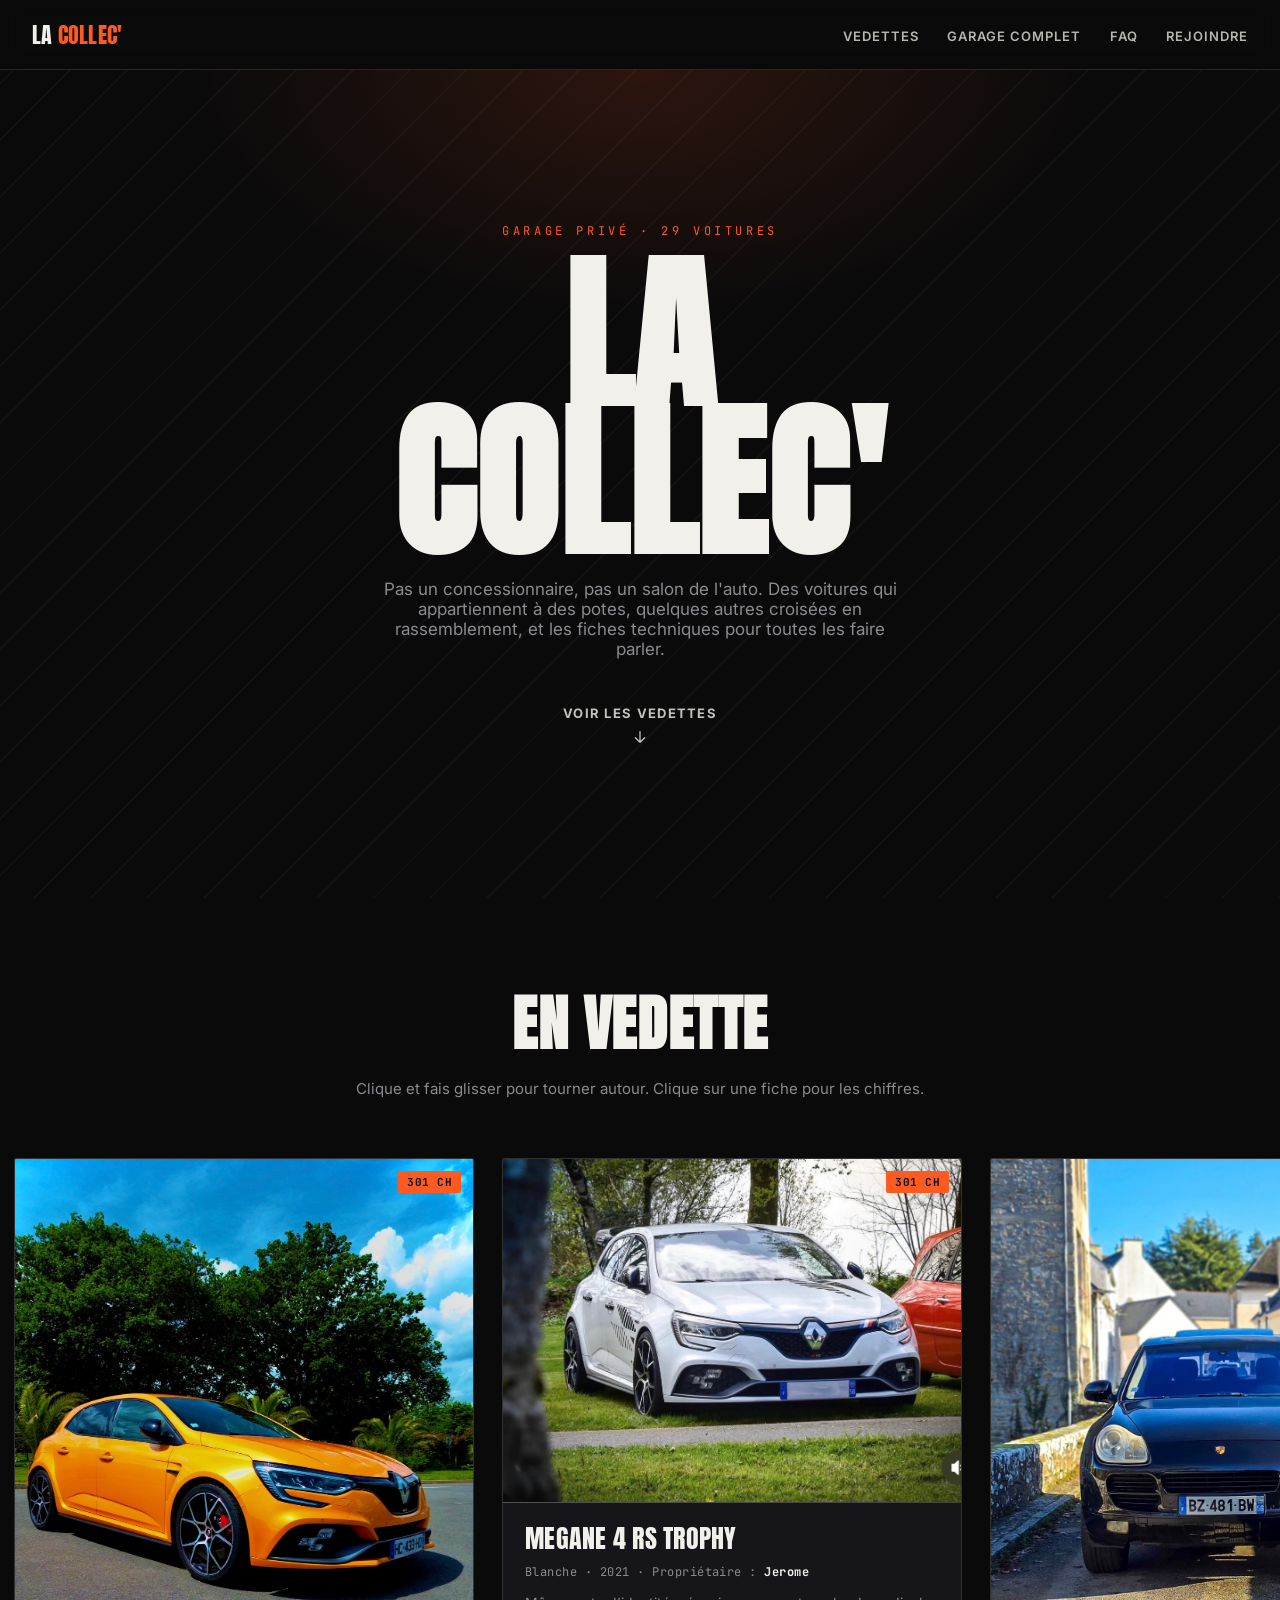
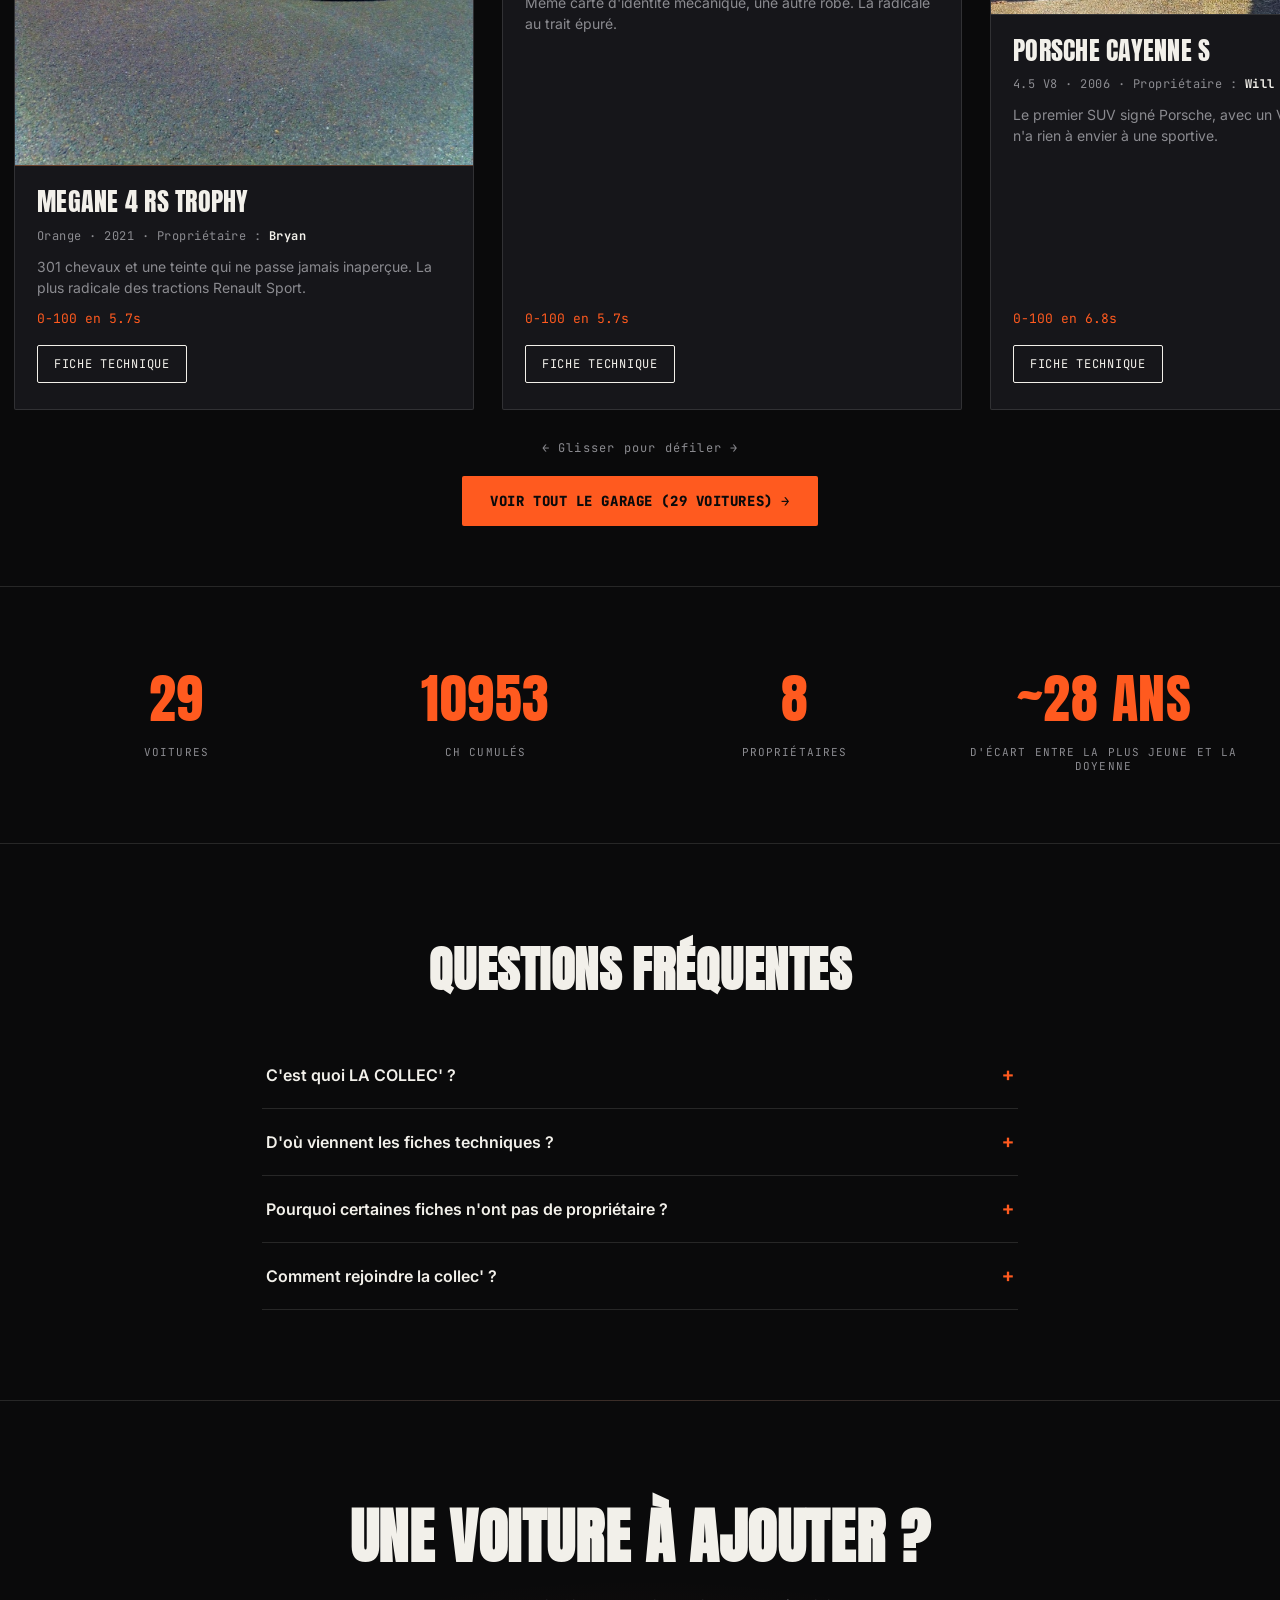
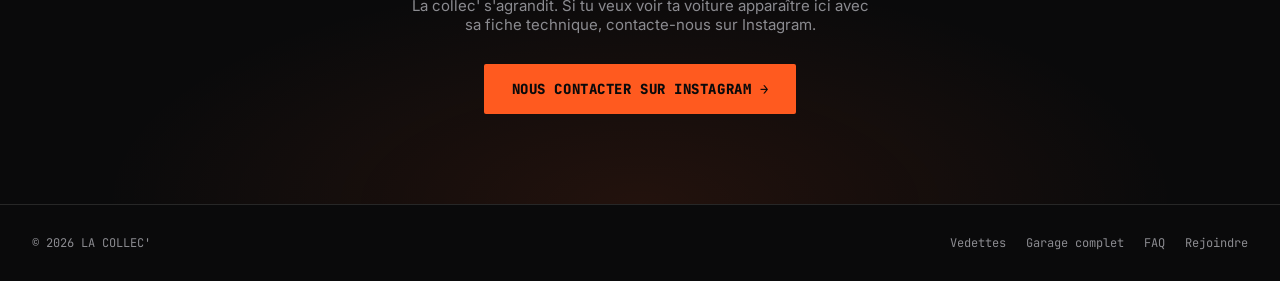
==== index.html @ 105bc4f4 "Add files via upload" ====
<!DOCTYPE html>
<html lang="fr">
<head>
<meta charset="UTF-8">
<meta name="viewport" content="width=device-width, initial-scale=1.0">
<title>LA COLLEC'</title>
<style>
  @import url('https://fonts.googleapis.com/css2?family=Anton&family=Inter:wght@400;500;600;700;800&family=JetBrains+Mono:wght@400;600;700&display=swap');

  :root{
    --asphalt:#0a0a0b; --surface:#16161a; --ivory:#f2f0ea; --muted:#8b8b90;
    --orange:#ff5a1f; --plate-blue:#1b3e8c; --line: rgba(242,240,234,0.12);
  }
  *{box-sizing:border-box; margin:0; padding:0;}
  html{ scroll-behavior:smooth; }
  body{ background:var(--asphalt); color:var(--ivory); font-family:'Inter', sans-serif; overflow-x:hidden; }
  ::selection{ background:var(--orange); color:var(--asphalt); }
  .mono{ font-family:'JetBrains Mono', monospace; }
  .display{ font-family:'Anton', sans-serif; text-transform:uppercase; letter-spacing:0.01em; }

  /* NAV */
  .lc-nav{ position:sticky; top:0; z-index:50; display:flex; align-items:center; justify-content:space-between;
    padding:18px 32px; background:rgba(10,10,11,0.7); backdrop-filter:blur(10px); border-bottom:1px solid var(--line); }
  .lc-logo{ font-size:22px; font-family:'Anton', sans-serif; text-transform:uppercase; }
  .lc-logo span{ color:var(--orange); }
  .lc-links{ display:flex; gap:28px; list-style:none; }
  .lc-links a{ color:var(--ivory); text-decoration:none; font-size:13px; letter-spacing:0.08em;
    text-transform:uppercase; font-weight:600; opacity:0.75; transition:opacity .2s; }
  .lc-links a:hover{ opacity:1; color:var(--orange); }
  @media (max-width:680px){ .lc-links{ display:none; } }

  /* HERO */
  .lc-hero{ min-height:92vh; display:flex; flex-direction:column; align-items:center; justify-content:center;
    text-align:center; padding:40px 20px; position:relative; }
  .lc-hero::before{ content:""; position:absolute; inset:0;
    background: radial-gradient(ellipse 60% 50% at 50% 0%, rgba(255,90,31,0.14), transparent 60%),
      repeating-linear-gradient(-45deg, rgba(242,240,234,0.03) 0 2px, transparent 2px 40px);
    pointer-events:none; }
  .lc-eyebrow{ font-family:'JetBrains Mono', monospace; font-size:12px; letter-spacing:0.3em; color:var(--orange);
    margin-bottom:22px; z-index:1; }
  .lc-hero h1{ font-size:clamp(64px, 15vw, 168px); line-height:0.88; z-index:1; }
  .lc-hero p{ max-width:520px; margin-top:22px; color:var(--muted); font-size:17px; z-index:1; }
  .lc-scrolldown{ margin-top:46px; z-index:1; color:var(--ivory); text-decoration:none; font-size:13px;
    letter-spacing:0.1em; text-transform:uppercase; font-weight:700; display:flex; flex-direction:column;
    align-items:center; gap:8px; opacity:0.8; }
  .lc-scrolldown svg{ animation:lc-bounce 1.6s ease-in-out infinite; }
  @keyframes lc-bounce{ 0%,100%{ transform:translateY(0);} 50%{ transform:translateY(8px);} }

  /* GARAGE (drag scroll) */
  .lc-garage-head{ padding:80px 32px 20px; text-align:center; }
  .lc-garage-head h2{ font-size:clamp(34px,6vw,60px); }
  .lc-garage-head p{ color:var(--muted); margin-top:10px; font-size:15px; }
  .lc-garage{ display:flex; overflow-x:auto; scroll-snap-type:x mandatory; padding:40px 0 50px;
    scrollbar-width:none; cursor:grab; user-select:none; }
  .lc-garage.dragging{ cursor:grabbing; scroll-snap-type:none; }
  .lc-garage::-webkit-scrollbar{ display:none; }
  .lc-car{ scroll-snap-align:center; flex:0 0 min(88vw, 460px); margin:0 14px; border:1px solid var(--line);
    border-radius:2px; background:var(--surface); position:relative; overflow:hidden; display:flex; flex-direction:column; }
  .lc-car-photo{ aspect-ratio:4/3; width:100%; position:relative; display:flex; align-items:center; justify-content:center;
    border-bottom:1px solid var(--line); background:linear-gradient(160deg, var(--tint, #232327), #0d0d0f 85%); }
  .lc-car-photo img{ width:100%; height:100%; object-fit:cover; display:block; pointer-events:none; }
  .lc-car-photo .lc-placeholder-icon{ opacity:0.35; width:34%; pointer-events:none; }
  .lc-car-photo .lc-photo-hint{ position:absolute; bottom:10px; left:10px; font-size:10px;
    font-family:'JetBrains Mono', monospace; letter-spacing:0.05em; color:rgba(242,240,234,0.45);
    background:rgba(0,0,0,0.4); padding:3px 7px; border-radius:2px; }
  .lc-car-badge{ position:absolute; top:12px; right:12px; font-family:'JetBrains Mono', monospace; font-size:11px;
    font-weight:700; background:var(--orange); color:var(--asphalt); padding:4px 9px; border-radius:2px; letter-spacing:0.04em; }
  .lc-car-body{ padding:22px 22px 26px; display:flex; flex-direction:column; gap:12px; flex:1; }
  .lc-car-name{ font-size:26px; line-height:1.05; }
  .lc-car-owner{ font-family:'JetBrains Mono', monospace; font-size:12px; color:var(--muted); letter-spacing:0.04em; }
  .lc-car-owner b{ color:var(--ivory); font-weight:700; }
  .lc-car-desc{ font-size:14px; color:var(--muted); line-height:1.5; flex:1; }
  .lc-car-stat{ font-family:'JetBrains Mono', monospace; font-size:13px; color:var(--orange); }
  .lc-car-btn{ margin-top:6px; align-self:flex-start; background:none; border:1px solid var(--ivory); color:var(--ivory);
    font-family:'JetBrains Mono', monospace; font-size:12px; letter-spacing:0.06em; padding:10px 16px; border-radius:2px;
    cursor:pointer; text-transform:uppercase; transition:all .2s; }
  .lc-car-btn:hover{ background:var(--orange); border-color:var(--orange); color:var(--asphalt); }
  .lc-garage-hint{ text-align:center; color:var(--muted); font-size:12px; font-family:'JetBrains Mono', monospace;
    letter-spacing:0.1em; margin-top:-20px; margin-bottom:20px; }
  .lc-garage-cta{ text-align:center; margin-bottom:60px; }
  .lc-cta-btn{ display:inline-block; background:var(--orange); color:var(--asphalt); text-decoration:none;
    font-family:'JetBrains Mono', monospace; font-weight:800; font-size:14px; letter-spacing:0.04em;
    padding:16px 28px; border-radius:2px; text-transform:uppercase; transition:transform .15s; }
  .lc-cta-btn:hover{ transform:translateY(-2px); }

  /* STATS */
  .lc-stats{ padding:70px 32px; border-top:1px solid var(--line); border-bottom:1px solid var(--line);
    display:grid; grid-template-columns:repeat(4,1fr); gap:20px; text-align:center; }
  @media (max-width:800px){ .lc-stats{ grid-template-columns:repeat(2,1fr); } }
  .lc-stat-num{ font-size:clamp(32px,5vw,54px); color:var(--orange); }
  .lc-stat-label{ font-family:'JetBrains Mono', monospace; font-size:11px; letter-spacing:0.1em; color:var(--muted);
    text-transform:uppercase; margin-top:6px; }

  /* FAQ (natif <details>, aucun JS nécessaire) */
  .lc-faq{ padding:90px 32px; max-width:820px; margin:0 auto; }
  .lc-faq h2{ font-size:clamp(30px,5vw,48px); margin-bottom:36px; text-align:center; }
  .lc-faq details{ border-bottom:1px solid var(--line); padding:6px 4px; }
  .lc-faq summary{ cursor:pointer; padding:14px 0; font-size:16px; font-weight:600; list-style:none;
    display:flex; justify-content:space-between; align-items:center; }
  .lc-faq summary::-webkit-details-marker{ display:none; }
  .lc-faq summary::after{ content:"+"; color:var(--orange); font-family:'JetBrains Mono', monospace; font-size:20px; }
  .lc-faq details[open] summary::after{ content:"×"; }
  .lc-faq p{ color:var(--muted); font-size:14.5px; line-height:1.6; padding-bottom:18px; }

  /* JOIN */
  .lc-join{ padding:90px 32px; text-align:center; border-top:1px solid var(--line);
    background:radial-gradient(ellipse 60% 80% at 50% 100%, rgba(255,90,31,0.10), transparent 70%); }
  .lc-join h2{ font-size:clamp(34px,6vw,60px); }
  .lc-join p{ color:var(--muted); margin:14px auto 30px; max-width:460px; font-size:15px; }
  .lc-join-form{ display:flex; justify-content:center; max-width:420px; margin:0 auto; flex-wrap:wrap; }
  .lc-join-form input{ flex:1; min-width:200px; background:var(--surface); border:1px solid var(--line);
    border-right:none; color:var(--ivory); padding:14px 16px; font-size:14px; font-family:'Inter',sans-serif;
    border-radius:2px 0 0 2px; outline:none; }
  .lc-join-form button{ background:var(--orange); border:1px solid var(--orange); color:var(--asphalt); font-weight:800;
    padding:14px 22px; cursor:pointer; border-radius:0 2px 2px 0; font-family:'JetBrains Mono', monospace;
    letter-spacing:0.04em; text-transform:uppercase; font-size:13px; }
  .lc-join-msg{ margin-top:16px; font-size:13px; font-family:'JetBrains Mono', monospace; color:var(--orange); min-height:18px; }

  /* FOOTER */
  .lc-footer{ padding:30px 32px; display:flex; justify-content:space-between; align-items:center;
    border-top:1px solid var(--line); font-size:12px; color:var(--muted); font-family:'JetBrains Mono', monospace;
    flex-wrap:wrap; gap:10px; }
  .lc-footer a{ color:var(--muted); text-decoration:none; }
  .lc-footer a:hover{ color:var(--orange); }
  .lc-footer-links{ display:flex; gap:20px; }

  /* MODAL = <dialog> natif (fiche technique / carte grise) */
  dialog.lc-modal{ position:fixed; top:50%; left:50%; transform:translate(-50%, -50%); margin:0;
    background:var(--ivory); color:var(--asphalt); width:min(460px, calc(100vw - 40px)); max-height:calc(100vh - 40px);
    overflow:hidden; border:none; border-radius:4px; padding:0; box-shadow:0 30px 80px rgba(0,0,0,0.5);
    font-family:'JetBrains Mono', monospace; }
  dialog.lc-modal::backdrop{ background:rgba(4,4,5,0.86); backdrop-filter:blur(4px); }
  .lc-modal-band{ background:var(--plate-blue); color:#fff; padding:10px 18px; display:flex; justify-content:space-between;
    align-items:center; font-size:11px; letter-spacing:0.08em; }
  .lc-modal-head{ padding:22px 22px 14px; border-bottom:2px dashed rgba(10,10,11,0.2); position:relative; }
  .lc-modal-head .lc-modal-name{ font-family:'Anton', sans-serif; text-transform:uppercase; font-size:26px; line-height:1.05; }
  .lc-modal-head .lc-modal-owner{ font-size:12px; margin-top:8px; color:rgba(10,10,11,0.6); }
  .lc-modal-head .lc-modal-owner b{ color:var(--asphalt); }
  .lc-modal-close{ position:absolute; top:14px; right:14px; background:none; border:none; font-size:22px;
    cursor:pointer; color:#fff; line-height:1; }
  .lc-modal-close-form{ position:absolute; top:0; right:0; margin:0; padding:0; }
  .lc-modal-specs{ padding:18px 22px 22px; display:flex; flex-direction:column; }
  .lc-spec-row{ display:flex; justify-content:space-between; padding:9px 0; border-bottom:1px solid rgba(10,10,11,0.12); font-size:13px; }
  .lc-spec-row span:first-child{ color:rgba(10,10,11,0.55); }
  .lc-spec-row span:last-child{ font-weight:700; text-align:right; }
  .lc-modal-stamp{ display:flex; align-items:center; gap:10px; padding:14px 22px 22px; font-size:10.5px;
    color:rgba(10,10,11,0.45); letter-spacing:0.06em; }
  .lc-modal-stamp .lc-seal{ width:38px; height:38px; border:2px solid var(--orange); border-radius:50%; display:flex;
    align-items:center; justify-content:center; color:var(--orange); font-size:9px; font-weight:700; text-align:center;
    flex-shrink:0; transform:rotate(-14deg); }
</style>
</head>
<body>

<nav class="lc-nav">
  <div class="lc-logo display">LA <span>COLLEC'</span></div>
  <ul class="lc-links">
    <li><a href="#garage">Vedettes</a></li>
    <li><a href="garage.html">Garage complet</a></li>
    <li><a href="#faq">FAQ</a></li>
    <li><a href="#join">Rejoindre</a></li>
  </ul>
</nav>

<section class="lc-hero">
  <div class="lc-eyebrow mono">GARAGE PRIVÉ · 29 VOITURES</div>
  <h1 class="display">La<br>Collec'</h1>
  <p>Pas un concessionnaire, pas un salon de l'auto. Des voitures qui appartiennent à des potes, quelques autres croisées en rassemblement, et les fiches techniques pour toutes les faire parler.</p>
  <a href="#garage" class="lc-scrolldown">
    Voir les vedettes
    <svg width="16" height="16" viewBox="0 0 24 24" fill="none"><path d="M12 4v16M5 13l7 7 7-7" stroke="currentColor" stroke-width="2" stroke-linecap="round" stroke-linejoin="round"/></svg>
  </a>
</section>

<section id="garage">
  <div class="lc-garage-head">
    <h2 class="display">En vedette</h2>
    <p>Clique et fais glisser pour tourner autour. Clique sur une fiche pour les chiffres.</p>
  </div>

  <div class="lc-garage">

    <!--
      ======================================================================
      COMMENT AJOUTER UNE VOITURE EN VEDETTE ICI :
      1. Sélectionne tout le bloc ci-dessous, de <div class="lc-car"> à </dialog> inclus.
      2. Colle-le juste après (ou avant) un autre bloc.
      3. Change le texte (nom, propriétaire, chiffres, description).
      4. Donne un ID UNIQUE à la nouvelle <dialog> (ex: modal-ma-voiture)
         et mets à jour le onclick du bouton "Fiche technique" avec ce même ID.
      5. Pour la photo : convertis-la en base64 (par exemple sur un site comme base64-image.de,
         ou demande à Claude de le faire pour toi) et colle le résultat dans le src, comme ceci :
         <img src="[data-uri]" alt="Nom de la voiture" ...>
      ======================================================================
    -->

    <div class="lc-car">
      <div class="lc-car-photo" style="--tint:#5a2a12">
        <img src="[data-uri]" alt="Megane 4 RS Trophy Orange" onerror="this.style.display='none'; this.nextElementSibling.style.display='block';">
        <svg class="lc-placeholder-icon" style="display:none" viewBox="0 0 64 40" fill="none" xmlns="http://www.w3.org/2000/svg">
          <path d="M4 26 L10 12 Q13 7 20 7 H44 Q51 7 54 12 L60 26 V32 H4 Z" stroke="#f2f0ea" stroke-width="2" fill="none"/>
          <circle cx="16" cy="32" r="5" stroke="#f2f0ea" stroke-width="2"/><circle cx="48" cy="32" r="5" stroke="#f2f0ea" stroke-width="2"/>
        </svg>
        <div class="lc-car-badge">301 CH</div>
      </div>
      <div class="lc-car-body">
        <div class="lc-car-name display">Megane 4 RS Trophy</div>
        <div class="lc-car-owner mono">Orange · 2021 · Propriétaire : <b>Bryan</b></div>
        <div class="lc-car-desc">301 chevaux et une teinte qui ne passe jamais inaperçue. La plus radicale des tractions Renault Sport.</div>
        <div class="lc-car-stat">0-100 en 5.7s</div>
        <button class="lc-car-btn" onclick="document.getElementById('modal-megane-orange').showModal()">Fiche technique</button>
      </div>
    </div>
    <dialog class="lc-modal" id="modal-megane-orange">
      <div class="lc-modal-band"><span>LA COLLEC' · FICHE</span><span>301 CH</span></div>
      <div class="lc-modal-head">
        <form method="dialog" class="lc-modal-close-form"><button class="lc-modal-close" type="submit">&times;</button></form>
        <div class="lc-modal-name">Megane 4 RS Trophy</div>
        <div class="lc-modal-owner">Orange · 2021 — Propriétaire : <b>Bryan</b></div>
      </div>
      <div class="lc-modal-specs">
        <div class="lc-spec-row"><span>Moteur</span><span>1.8L TCe turbo</span></div>
        <div class="lc-spec-row"><span>Puissance</span><span>301 ch</span></div>
        <div class="lc-spec-row"><span>Couple</span><span>420 Nm</span></div>
        <div class="lc-spec-row"><span>0-100 km/h</span><span>5.7 s</span></div>
        <div class="lc-spec-row"><span>Vitesse max</span><span>260 km/h</span></div>
        <div class="lc-spec-row"><span>Poids</span><span>1419 kg</span></div>
        <div class="lc-spec-row"><span>Boîte</span><span>EDC / manuelle</span></div>
        <div class="lc-spec-row"><span>Génération</span><span>4ᵉ gen, phase 2</span></div>
      </div>
      <div class="lc-modal-stamp"><div class="lc-seal">LA<br>COLLEC'</div><span>Données indicatives, issues des fiches constructeur.</span></div>
    </dialog>

    <div class="lc-car">
      <div class="lc-car-photo" style="--tint:#3a3a3f">
        <img src="[data-uri]" alt="Megane 4 RS Trophy Blanche" onerror="this.style.display='none'; this.nextElementSibling.style.display='block';">
        <svg class="lc-placeholder-icon" style="display:none" viewBox="0 0 64 40" fill="none" xmlns="http://www.w3.org/2000/svg">
          <path d="M4 26 L10 12 Q13 7 20 7 H44 Q51 7 54 12 L60 26 V32 H4 Z" stroke="#f2f0ea" stroke-width="2" fill="none"/>
          <circle cx="16" cy="32" r="5" stroke="#f2f0ea" stroke-width="2"/><circle cx="48" cy="32" r="5" stroke="#f2f0ea" stroke-width="2"/>
        </svg>
        <div class="lc-car-badge">301 CH</div>
      </div>
      <div class="lc-car-body">
        <div class="lc-car-name display">Megane 4 RS Trophy</div>
        <div class="lc-car-owner mono">Blanche · 2021 · Propriétaire : <b>Jerome</b></div>
        <div class="lc-car-desc">Même carte d'identité mécanique, une autre robe. La radicale au trait épuré.</div>
        <div class="lc-car-stat">0-100 en 5.7s</div>
        <button class="lc-car-btn" onclick="document.getElementById('modal-megane-blanche').showModal()">Fiche technique</button>
      </div>
    </div>
    <dialog class="lc-modal" id="modal-megane-blanche">
      <div class="lc-modal-band"><span>LA COLLEC' · FICHE</span><span>301 CH</span></div>
      <div class="lc-modal-head">
        <form method="dialog" class="lc-modal-close-form"><button class="lc-modal-close" type="submit">&times;</button></form>
        <div class="lc-modal-name">Megane 4 RS Trophy</div>
        <div class="lc-modal-owner">Blanche · 2021 — Propriétaire : <b>Jerome</b></div>
      </div>
      <div class="lc-modal-specs">
        <div class="lc-spec-row"><span>Moteur</span><span>1.8L TCe turbo</span></div>
        <div class="lc-spec-row"><span>Puissance</span><span>301 ch</span></div>
        <div class="lc-spec-row"><span>Couple</span><span>420 Nm</span></div>
        <div class="lc-spec-row"><span>0-100 km/h</span><span>5.7 s</span></div>
        <div class="lc-spec-row"><span>Vitesse max</span><span>260 km/h</span></div>
        <div class="lc-spec-row"><span>Poids</span><span>1419 kg</span></div>
        <div class="lc-spec-row"><span>Boîte</span><span>EDC / manuelle</span></div>
        <div class="lc-spec-row"><span>Génération</span><span>4ᵉ gen, phase 2</span></div>
      </div>
      <div class="lc-modal-stamp"><div class="lc-seal">LA<br>COLLEC'</div><span>Données indicatives, issues des fiches constructeur.</span></div>
    </dialog>

    <div class="lc-car">
      <div class="lc-car-photo" style="--tint:#15151a">
        <img src="[data-uri]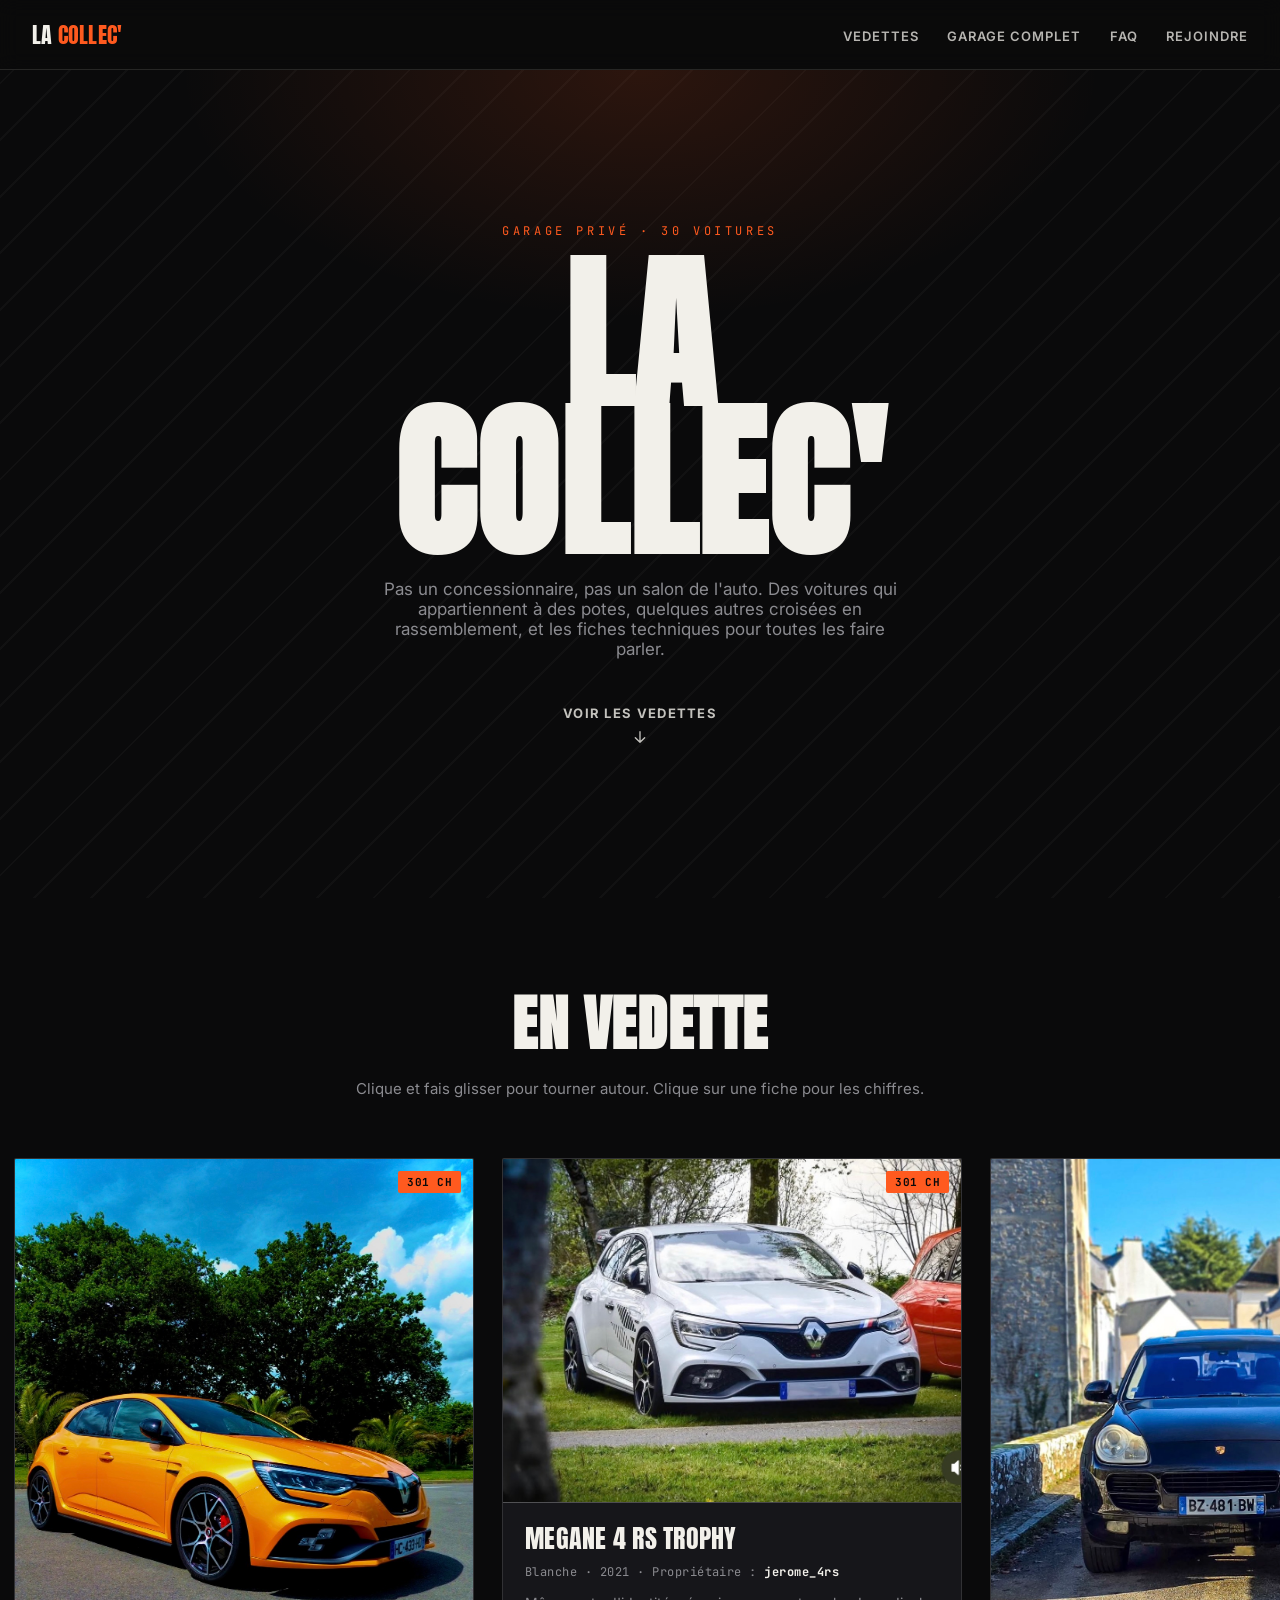
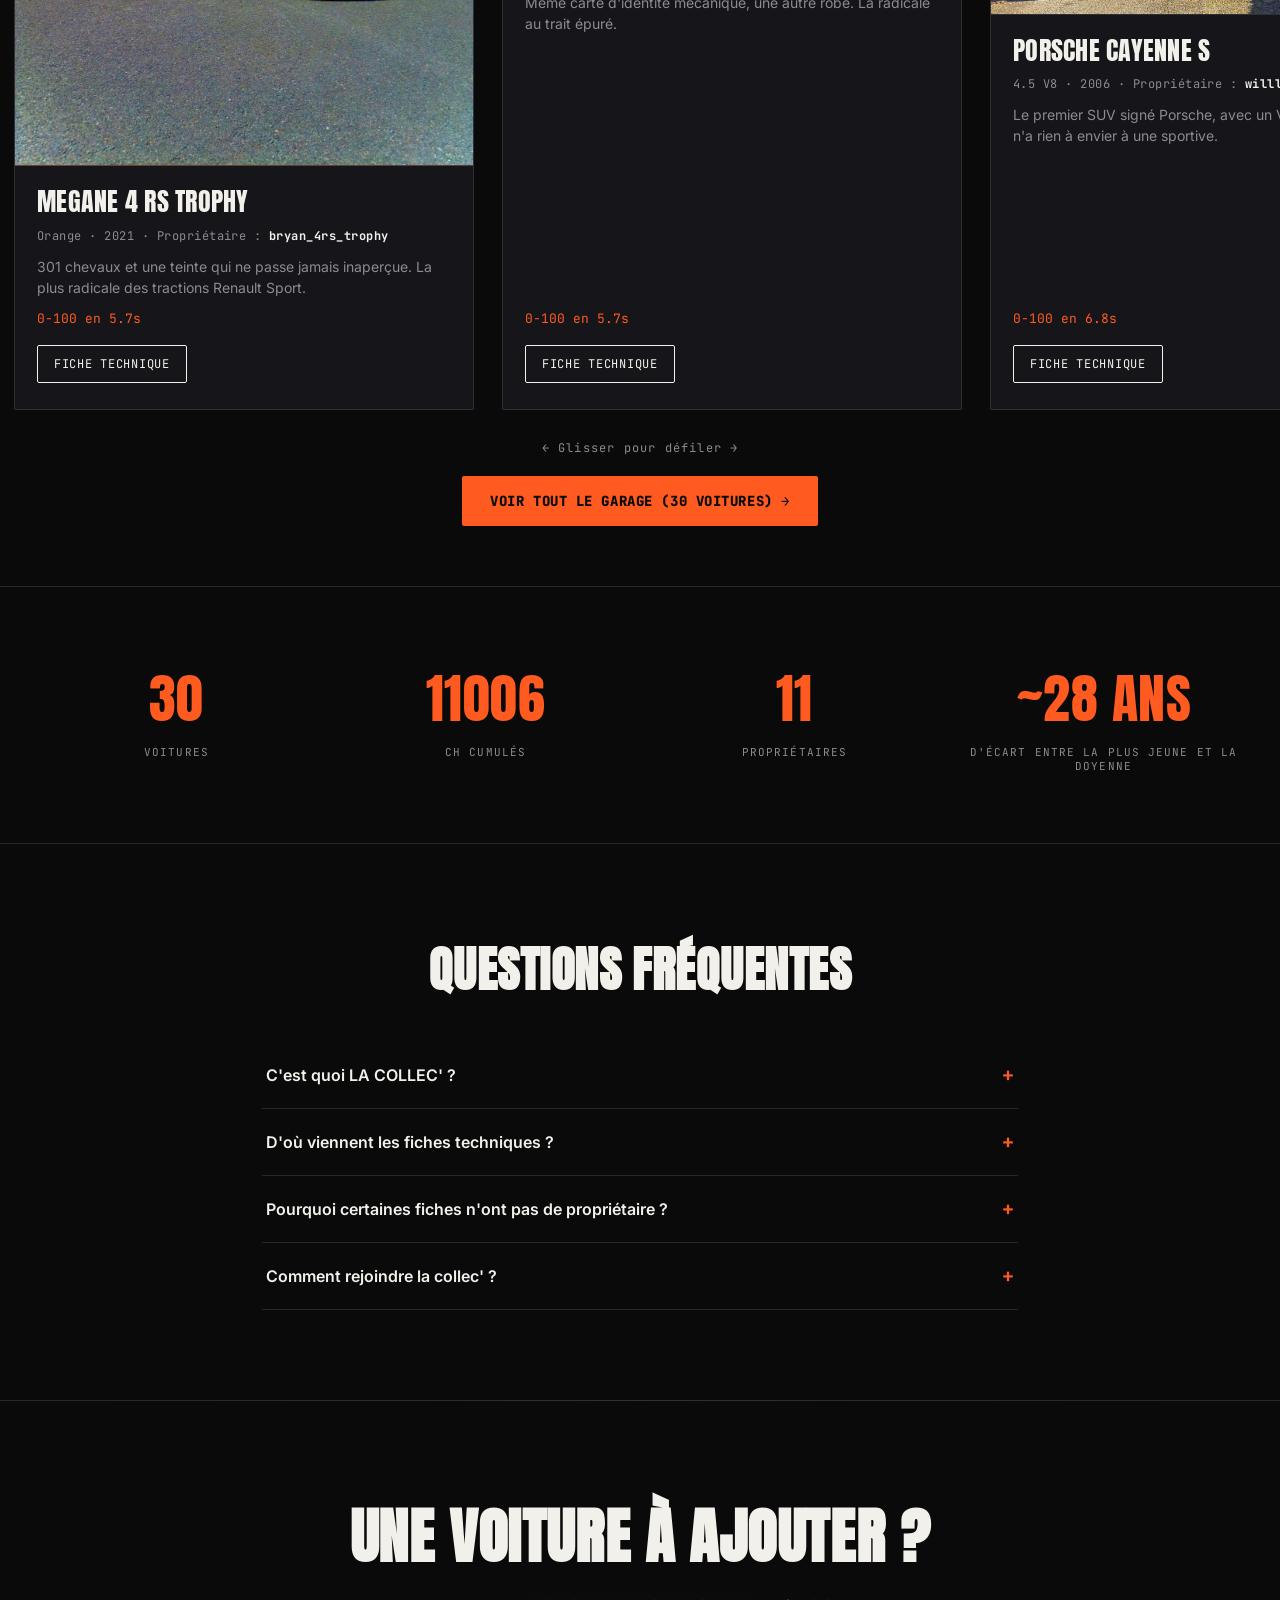
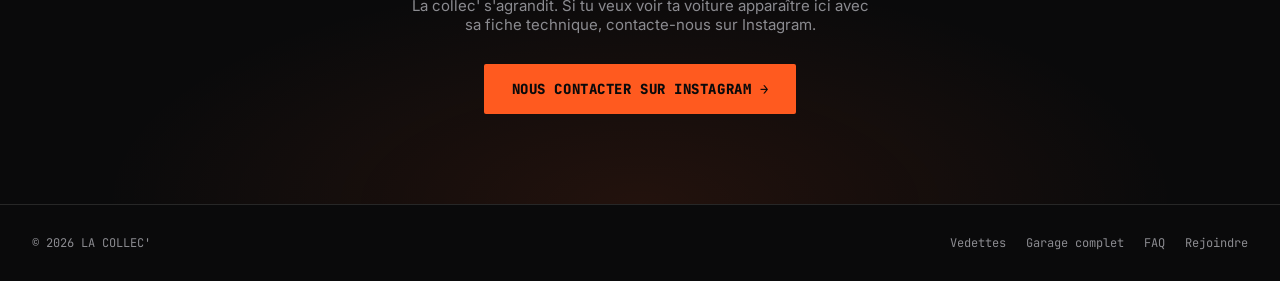
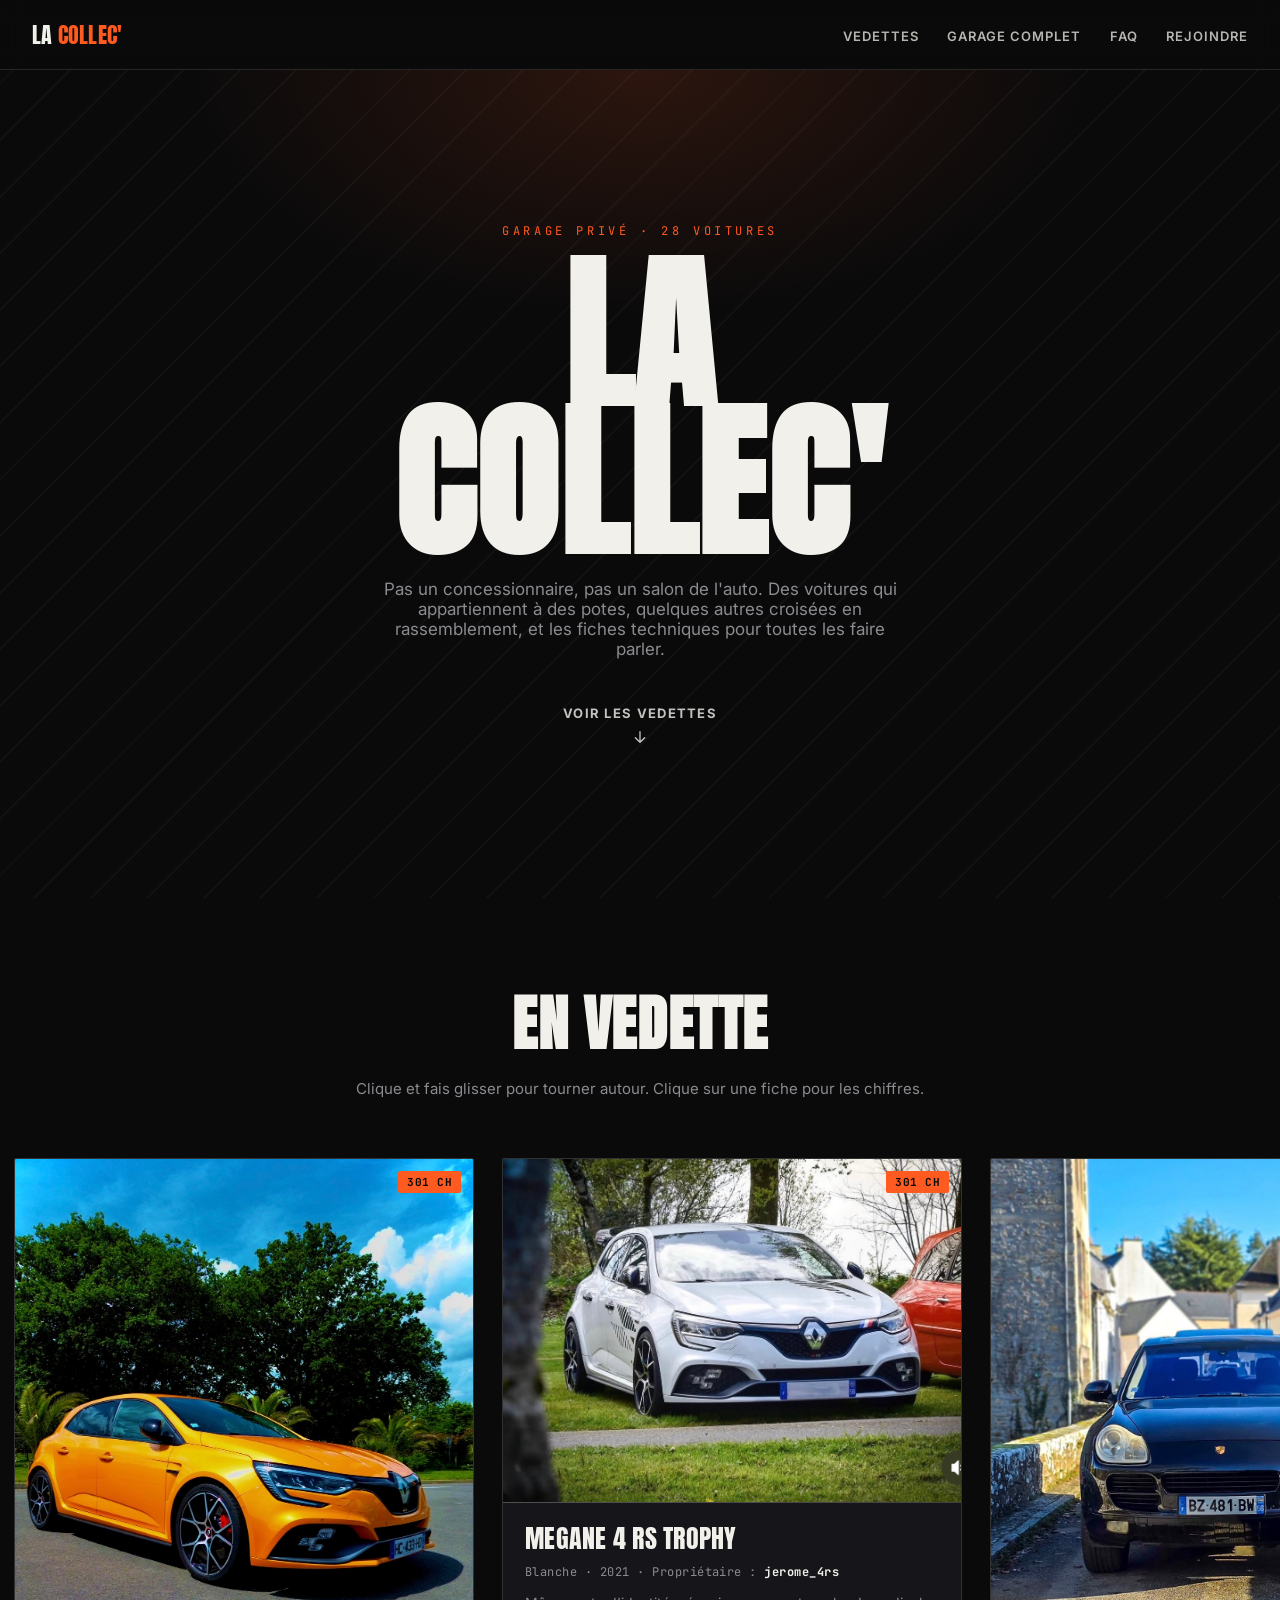
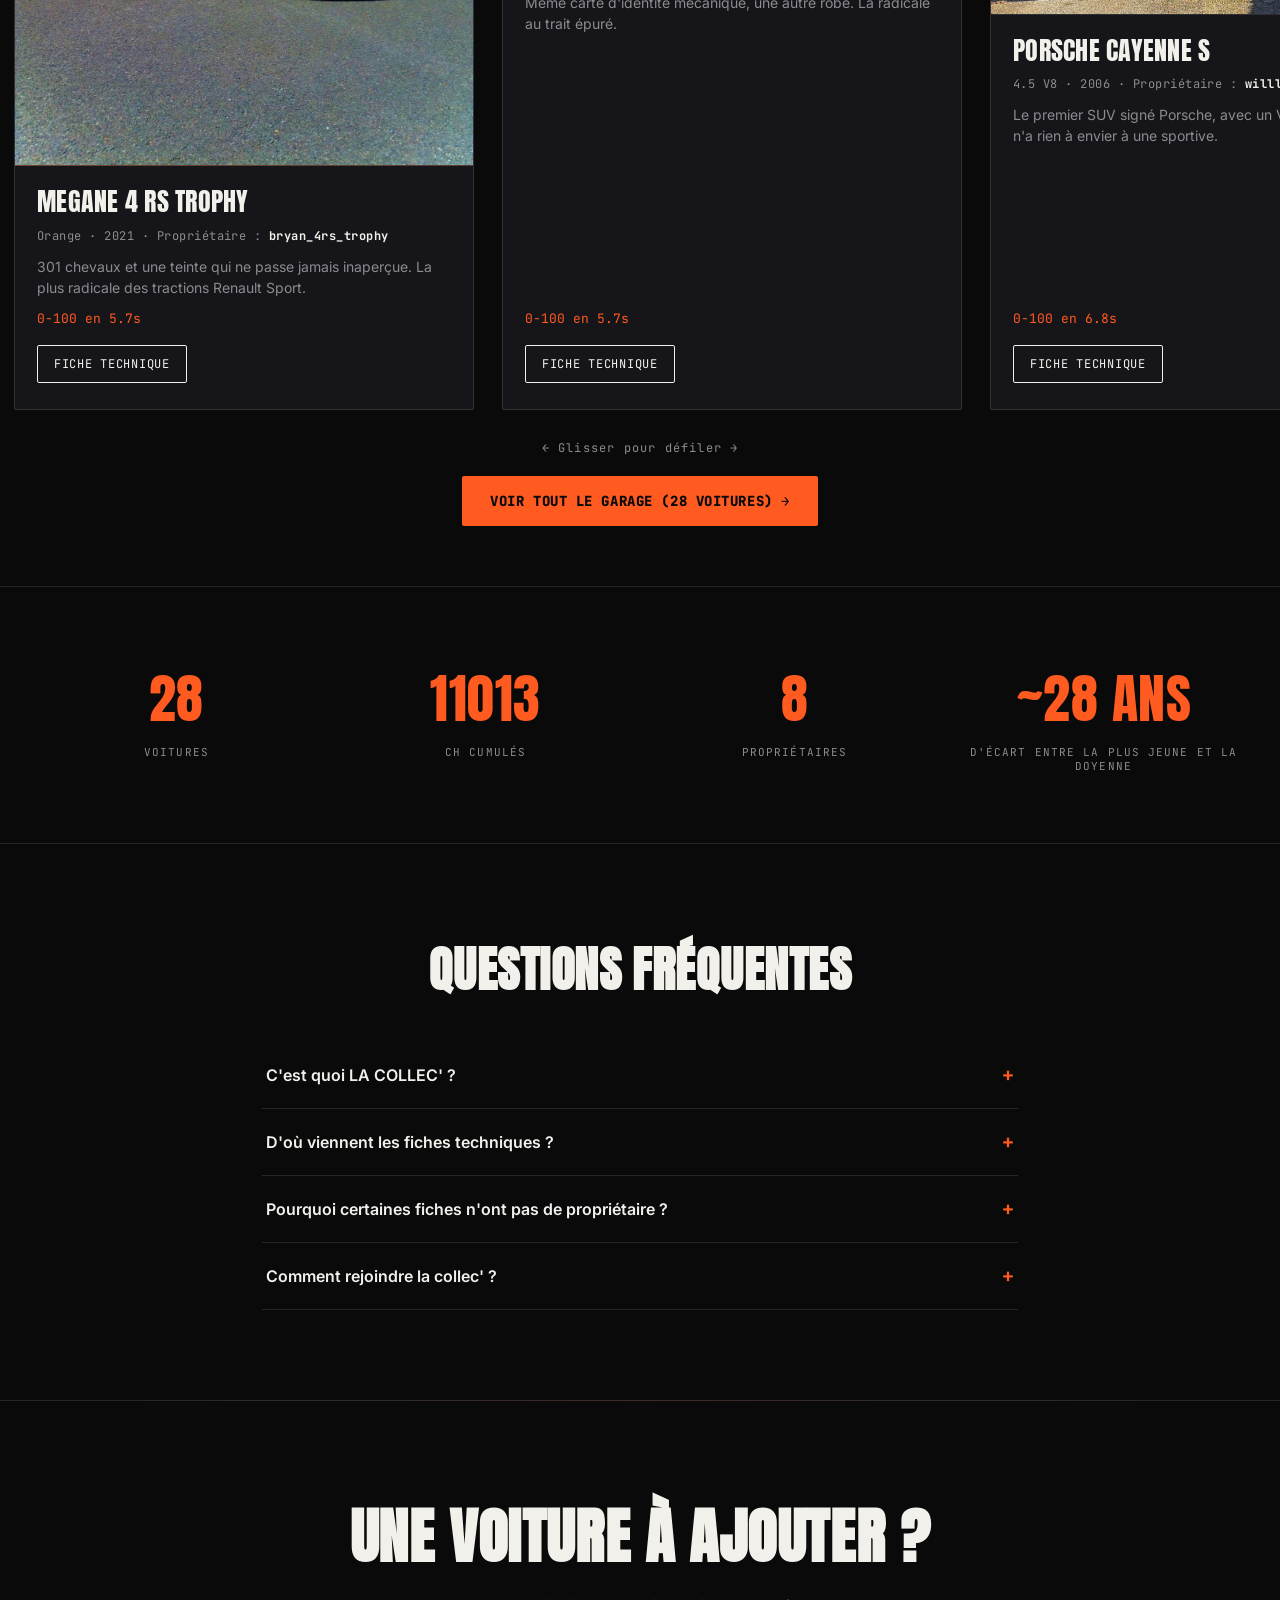
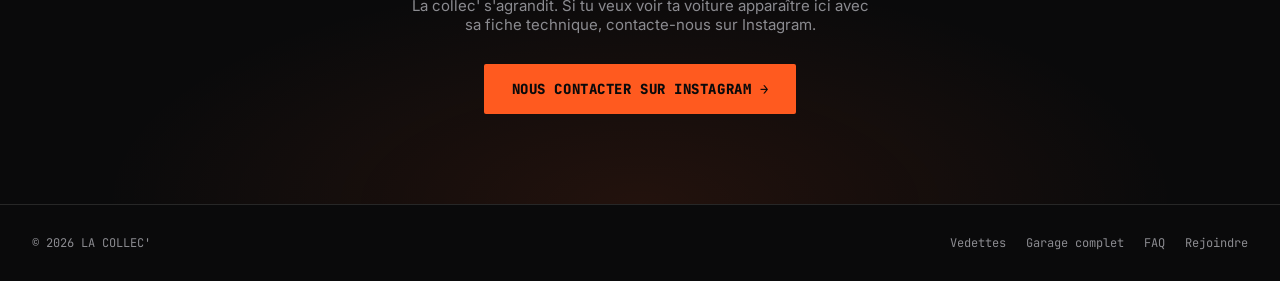
